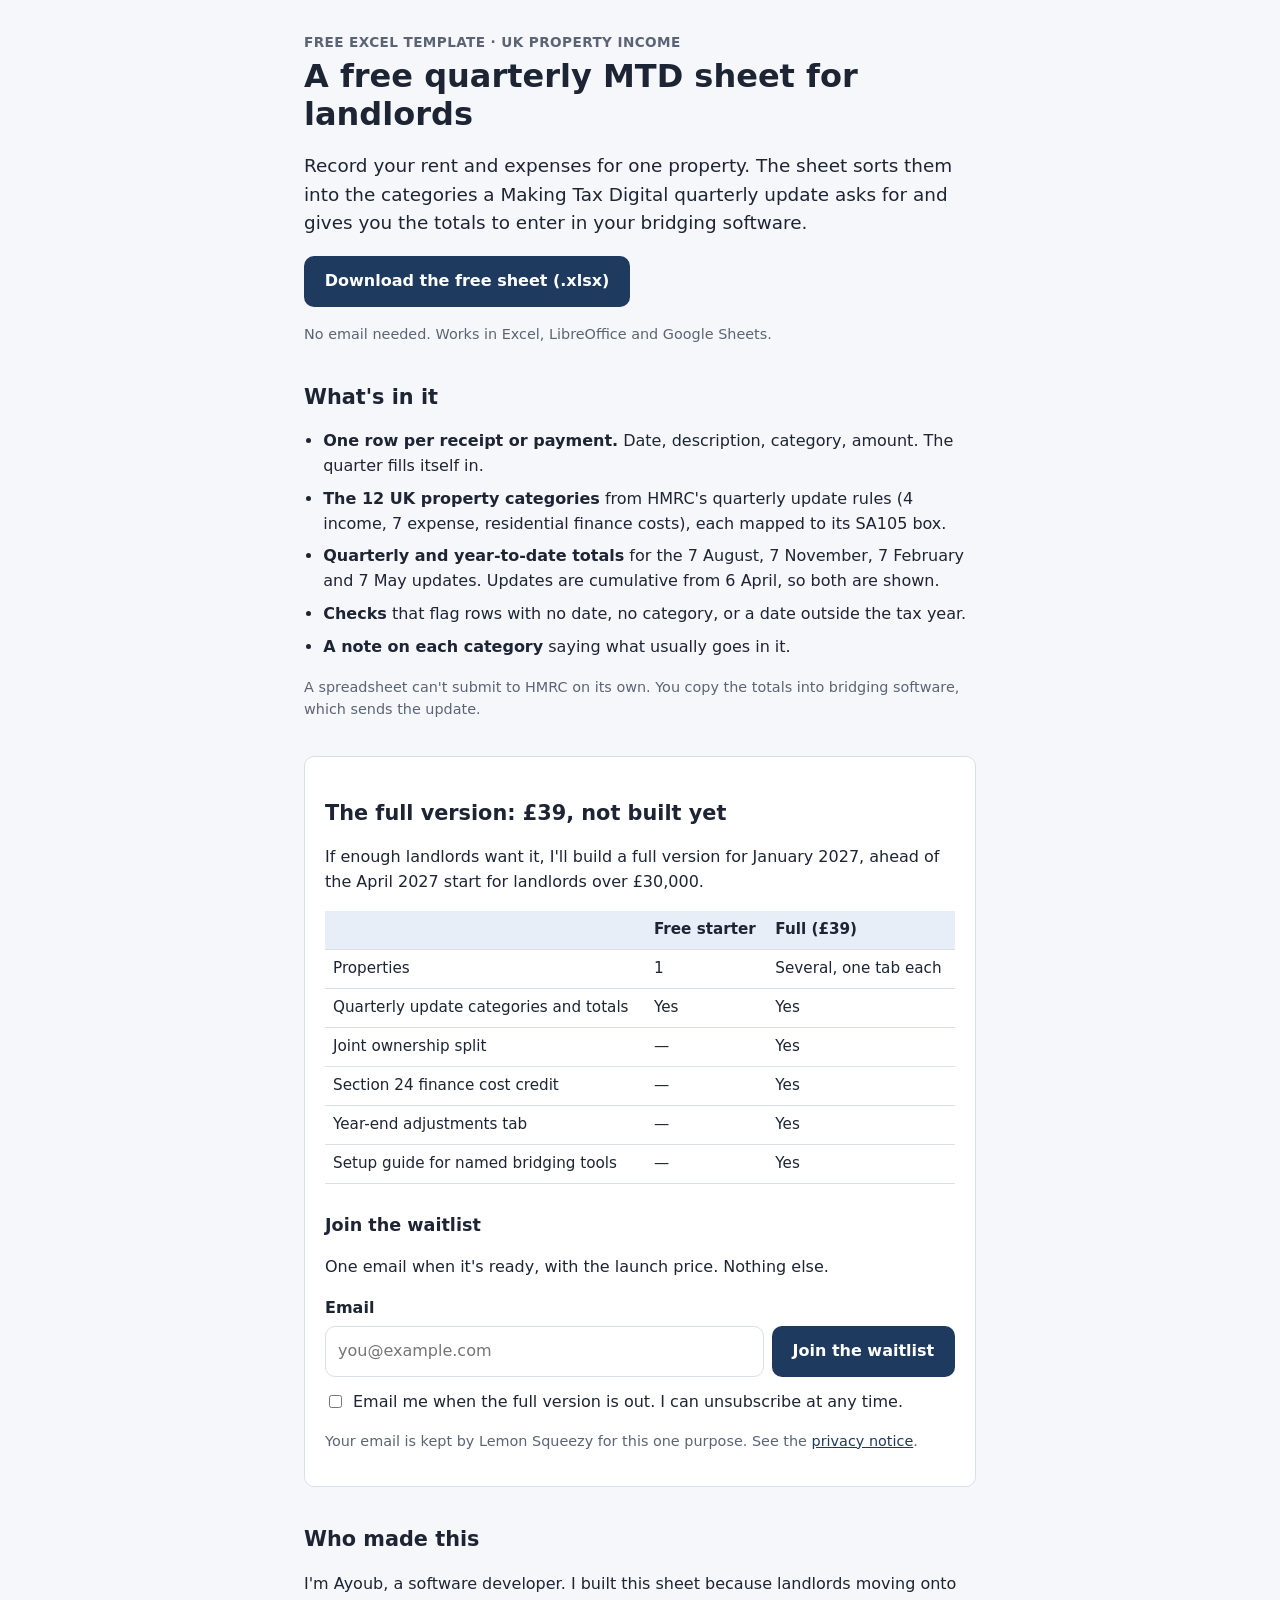
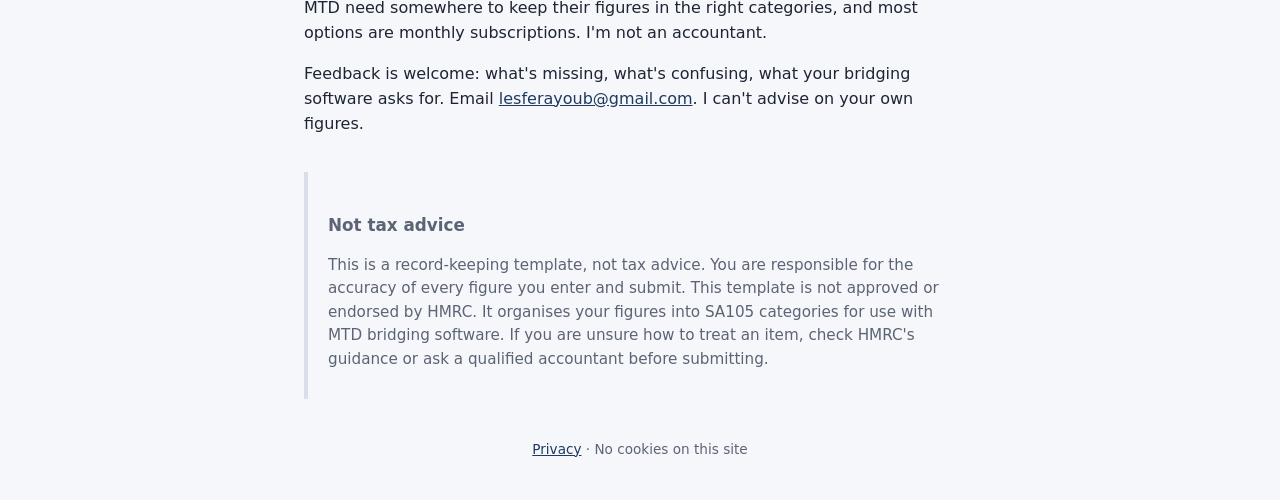
==== index.html @ a4cc21d3 "Publish landing page" ====
<!doctype html>
<html lang="en-GB">
<head>
<meta charset="utf-8">
<meta name="viewport" content="width=device-width, initial-scale=1">
<title>Free MTD Quarterly Sheet for UK Landlords</title>
<meta name="description" content="A free Excel sheet for one rental property: record income and expenses in the MTD quarterly update categories and get each quarter's totals, ready to enter in your bridging software.">
<link rel="stylesheet" href="style.css">
</head>
<body>
<main>

<header class="hero">
  <p class="eyebrow">Free Excel template · UK property income</p>
  <h1>A free quarterly MTD sheet for landlords</h1>
  <p class="lede">Record your rent and expenses for one property. The sheet sorts them into the categories a Making Tax Digital quarterly update asks for and gives you the totals to enter in your bridging software.</p>
  <p>
    <a class="button" href="https://github.com/alesfer001/mtd-landlord-sheet/releases/download/sheet-v1.0/mtd-landlord-quarterly-sheet-starter.xlsx"data-goatcounter-click="download-starter" data-goatcounter-title="Starter sheet download">Download the free sheet (.xlsx)</a>
  </p>
  <p class="small">No email needed. Works in Excel, LibreOffice and Google Sheets.</p>
</header>

<section>
  <h2>What's in it</h2>
  <ul class="ticks">
    <li><strong>One row per receipt or payment.</strong> Date, description, category, amount. The quarter fills itself in.</li>
    <li><strong>The 12 UK property categories</strong> from HMRC's quarterly update rules (4 income, 7 expense, residential finance costs), each mapped to its SA105 box.</li>
    <li><strong>Quarterly and year-to-date totals</strong> for the 7 August, 7 November, 7 February and 7 May updates. Updates are cumulative from 6 April, so both are shown.</li>
    <li><strong>Checks</strong> that flag rows with no date, no category, or a date outside the tax year.</li>
    <li><strong>A note on each category</strong> saying what usually goes in it.</li>
  </ul>
  <p class="small">A spreadsheet can't submit to HMRC on its own. You copy the totals into bridging software, which sends the update.</p>
</section>

<section class="card" id="full">
  <h2>The full version: £39, not built yet</h2>
  <p>If enough landlords want it, I'll build a full version for January 2027, ahead of the April 2027 start for landlords over £30,000.</p>
  <table>
    <thead>
      <tr><th></th><th>Free starter</th><th>Full (£39)</th></tr>
    </thead>
    <tbody>
      <tr><td>Properties</td><td>1</td><td>Several, one tab each</td></tr>
      <tr><td>Quarterly update categories and totals</td><td>Yes</td><td>Yes</td></tr>
      <tr><td>Joint ownership split</td><td>—</td><td>Yes</td></tr>
      <tr><td>Section 24 finance cost credit</td><td>—</td><td>Yes</td></tr>
      <tr><td>Year-end adjustments tab</td><td>—</td><td>Yes</td></tr>
      <tr><td>Setup guide for named bridging tools</td><td>—</td><td>Yes</td></tr>
    </tbody>
  </table>

  <h3>Join the waitlist</h3>
  <p>One email when it's ready, with the launch price. Nothing else.</p>
  <form id="waitlist" action="https://mtdlandlord.lemonsqueezy.com/email-subscribe/external" method="post">
    <label for="email">Email</label>
    <div class="row">
      <input id="email" name="email" type="email" autocomplete="email" required placeholder="you@example.com">
      <button type="submit">Join the waitlist</button>
    </div>
    <label class="check">
      <input type="checkbox" name="consent" required>
      <span>Email me when the full version is out. I can unsubscribe at any time.</span>
    </label>
    <p class="small">Your email is kept by Lemon Squeezy for this one purpose. See the <a href="privacy.html">privacy notice</a>.</p>
  </form>
</section>

<section>
  <h2>Who made this</h2>
  <p>I'm Ayoub, a software developer. I built this sheet because landlords moving onto MTD need somewhere to keep their figures in the right categories, and most options are monthly subscriptions. I'm not an accountant.</p>
  <p>Feedback is welcome: what's missing, what's confusing, what your bridging software asks for. Email <a href="mailto:lesferayoub@gmail.com">lesferayoub@gmail.com</a>. I can't advise on your own figures.</p>
</section>

<section class="disclaimer">
  <h2>Not tax advice</h2>
  <p>This is a record-keeping template, not tax advice. You are responsible for the accuracy of every figure you enter and submit. This template is not approved or endorsed by HMRC. It organises your figures into SA105 categories for use with MTD bridging software. If you are unsure how to treat an item, check HMRC's guidance or ask a qualified accountant before submitting.</p>
</section>

</main>

<footer>
  <a href="privacy.html">Privacy</a> · No cookies on this site
</footer>

<script>
  // Count waitlist submissions alongside downloads; Lemon Squeezy holds the real list.
  document.getElementById("waitlist").addEventListener("submit", function () {
    if (window.goatcounter && window.goatcounter.count) {
      window.goatcounter.count({ path: "waitlist-submit", title: "Waitlist submit", event: true });
    }
  });
</script>
<script data-goatcounter="https://mtd-landlord.goatcounter.com/count" async src="//gc.zgo.at/count.js"></script>
</body>
</html>
---- style.css ----
/* MTD Landlord Quarterly Sheet: landing styles. No external resources. */

:root {
  --ink: #1d2433;
  --muted: #5b6474;
  --line: #d9dee8;
  --bg: #f6f7fb;
  --card: #ffffff;
  --accent: #1f3a5f;
  --accent-hover: #2b4f80;
  --accent-soft: #e8eef7;
  --radius: 10px;
}

* { box-sizing: border-box; }

html { -webkit-text-size-adjust: 100%; }

body {
  margin: 0;
  font-family: system-ui, -apple-system, "Segoe UI", Roboto, Helvetica, Arial, sans-serif;
  font-size: 1rem;
  line-height: 1.55;
  color: var(--ink);
  background: var(--bg);
}

main {
  max-width: 44rem;
  margin: 0 auto;
  padding: 2rem 16px 1rem;
}

h1 { font-size: 2rem; line-height: 1.2; margin: 0.25rem 0 1rem; }
h2 { font-size: 1.3rem; margin: 2.25rem 0 0.75rem; }
h3 { font-size: 1.1rem; margin: 1.75rem 0 0.5rem; }

a { color: var(--accent); }

.eyebrow {
  margin: 0;
  font-size: 0.85rem;
  font-weight: 600;
  letter-spacing: 0.03em;
  text-transform: uppercase;
  color: var(--muted);
}

.lede { font-size: 1.15rem; }

.small { font-size: 0.9rem; color: var(--muted); }

.button,
button {
  display: inline-block;
  padding: 0.8rem 1.3rem;
  border: 0;
  border-radius: var(--radius);
  background: var(--accent);
  color: #fff;
  font: inherit;
  font-weight: 600;
  text-decoration: none;
  cursor: pointer;
}

.button:hover,
button:hover { background: var(--accent-hover); }

.ticks { padding-left: 1.2rem; }
.ticks li { margin-bottom: 0.5rem; }

.card {
  margin-top: 2.25rem;
  padding: 0.25rem 1.25rem 1.25rem;
  background: var(--card);
  border: 1px solid var(--line);
  border-radius: var(--radius);
}

table {
  width: 100%;
  border-collapse: collapse;
  font-size: 0.95rem;
}

th, td {
  padding: 0.45rem 0.5rem;
  border-bottom: 1px solid var(--line);
  text-align: left;
  vertical-align: top;
}

th { background: var(--accent-soft); }

form label { display: block; font-weight: 600; margin-bottom: 0.35rem; }

.row { display: flex; gap: 0.5rem; flex-wrap: wrap; }

input[type="email"] {
  flex: 1 1 14rem;
  min-width: 0;
  padding: 0.75rem;
  border: 1px solid var(--line);
  border-radius: var(--radius);
  font: inherit;
}

.check {
  display: flex;
  gap: 0.5rem;
  align-items: flex-start;
  margin-top: 0.85rem;
  font-weight: 400;
}

.check input { margin-top: 0.3rem; }

.disclaimer {
  margin-top: 2.25rem;
  padding: 0.25rem 1.25rem 0.75rem;
  border-left: 4px solid var(--line);
  color: var(--muted);
  font-size: 0.95rem;
}

.disclaimer h2 { font-size: 1.05rem; }

footer {
  padding: 1.5rem 16px 2.5rem;
  text-align: center;
  font-size: 0.85rem;
  color: var(--muted);
}

@media (max-width: 30rem) {
  h1 { font-size: 1.6rem; }
  button { width: 100%; }
  th, td { padding: 0.4rem 0.3rem; font-size: 0.88rem; }
}
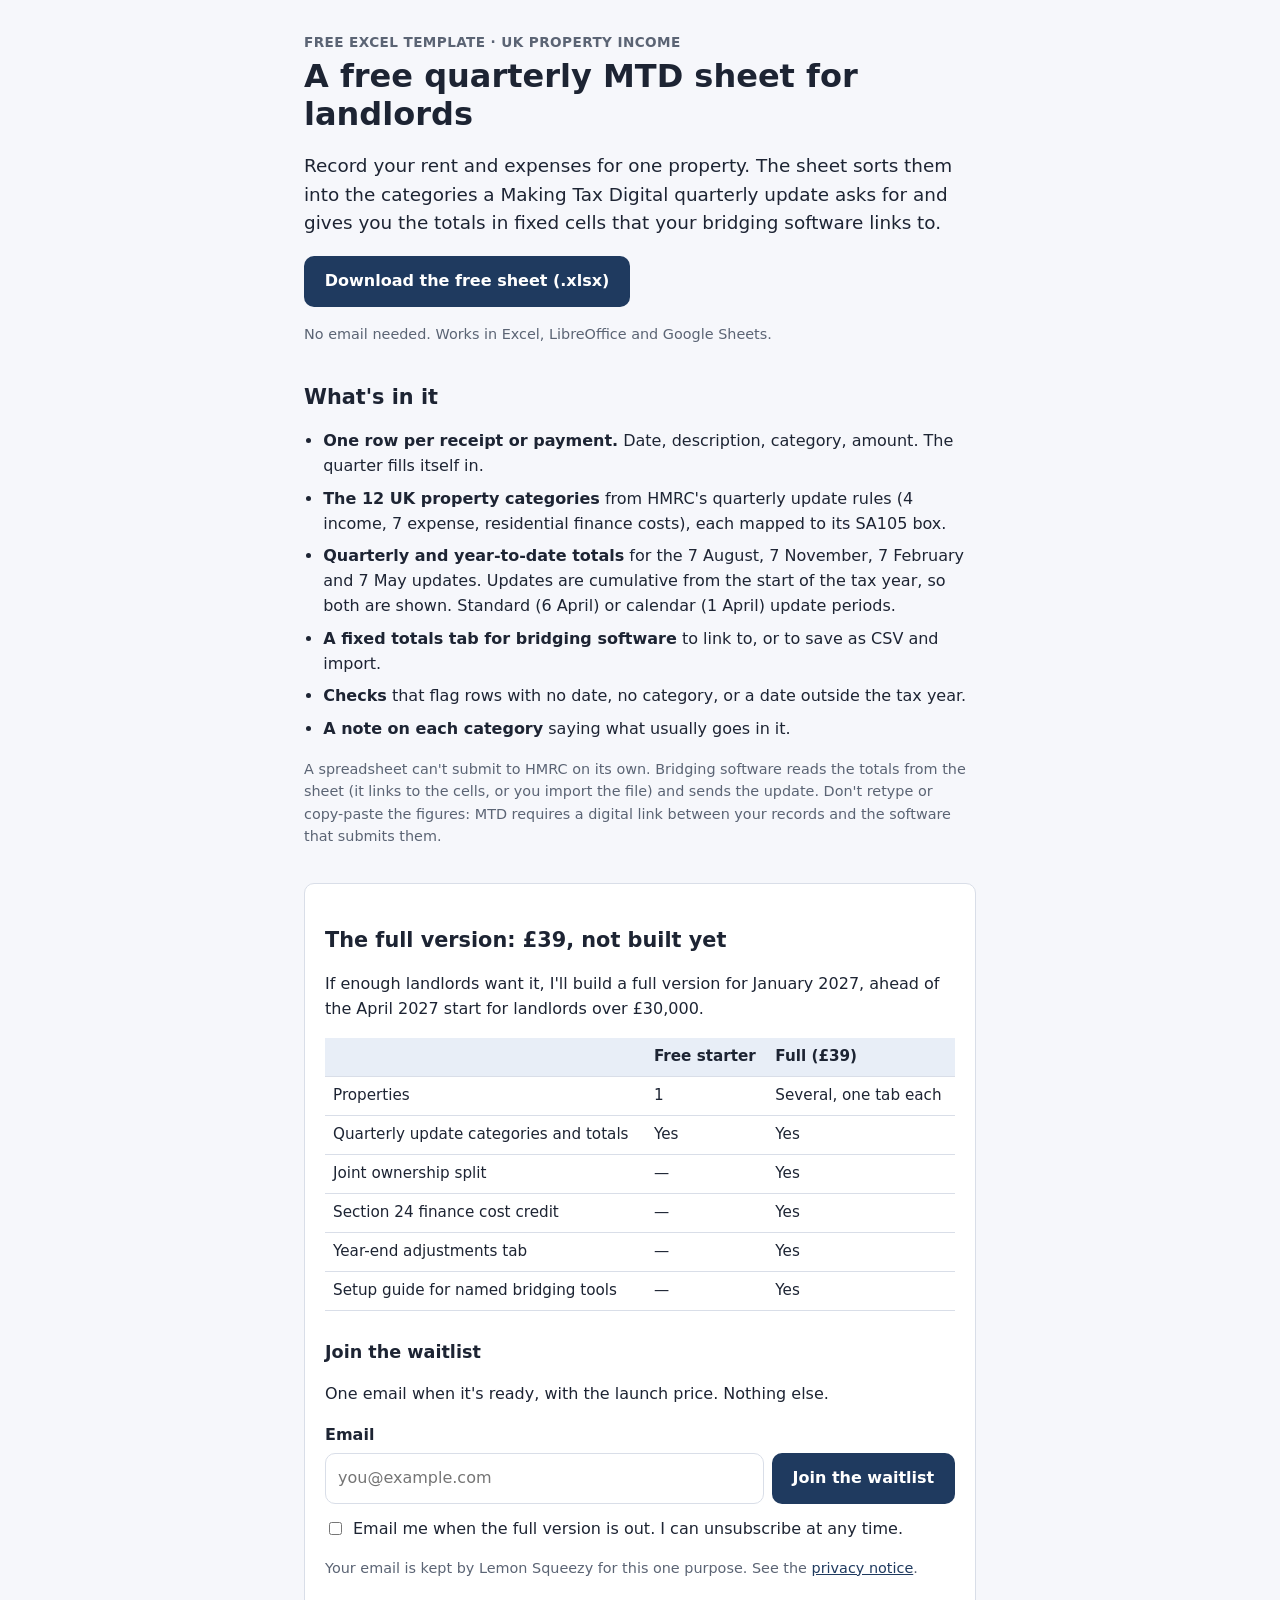
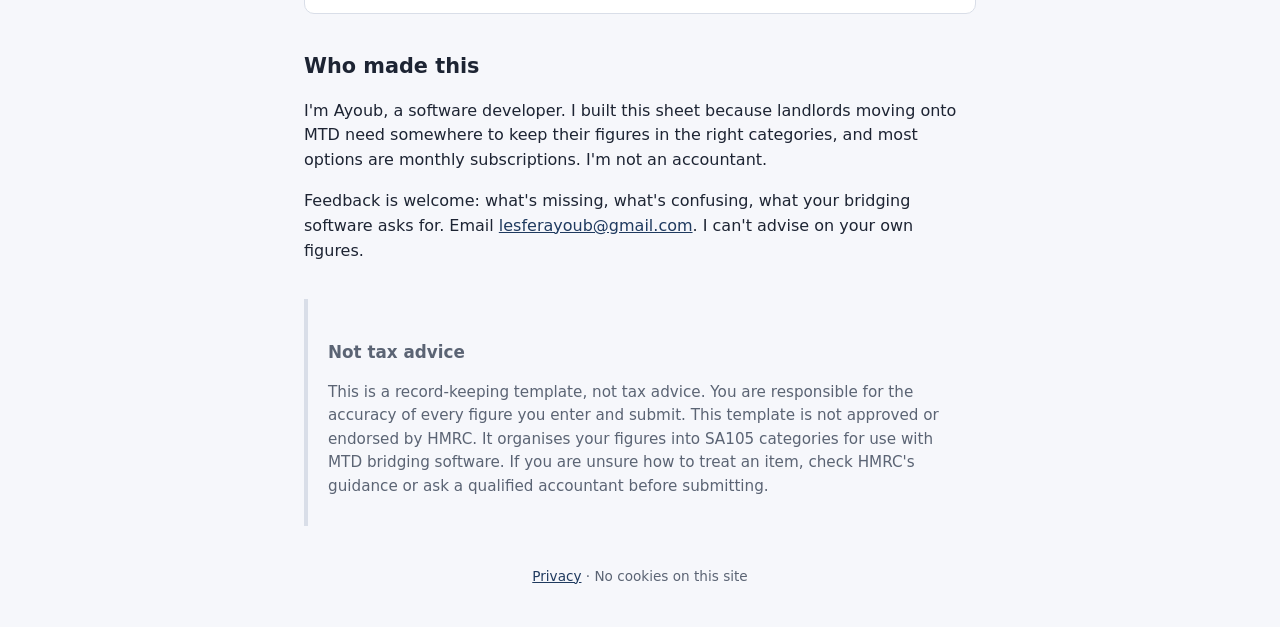
==== commit 3bb23969: "Publish landing page" ====
--- a/index.html
+++ b/index.html
@@ -4,7 +4,7 @@
 <meta charset="utf-8">
 <meta name="viewport" content="width=device-width, initial-scale=1">
 <title>Free MTD Quarterly Sheet for UK Landlords</title>
-<meta name="description" content="A free Excel sheet for one rental property: record income and expenses in the MTD quarterly update categories and get each quarter's totals, ready to enter in your bridging software.">
+<meta name="description" content="A free Excel sheet for one rental property: record income and expenses in the MTD quarterly update categories and get each quarter's totals in fixed cells your bridging software can link to.">
 <link rel="stylesheet" href="style.css">
 </head>
 <body>
@@ -13,9 +13,9 @@
 <header class="hero">
   <p class="eyebrow">Free Excel template · UK property income</p>
   <h1>A free quarterly MTD sheet for landlords</h1>
-  <p class="lede">Record your rent and expenses for one property. The sheet sorts them into the categories a Making Tax Digital quarterly update asks for and gives you the totals to enter in your bridging software.</p>
+  <p class="lede">Record your rent and expenses for one property. The sheet sorts them into the categories a Making Tax Digital quarterly update asks for and gives you the totals in fixed cells that your bridging software links to.</p>
   <p>
-    <a class="button" href="https://github.com/alesfer001/mtd-landlord-sheet/releases/download/sheet-v1.0/mtd-landlord-quarterly-sheet-starter.xlsx"data-goatcounter-click="download-starter" data-goatcounter-title="Starter sheet download">Download the free sheet (.xlsx)</a>
+    <a class="button" href="https://github.com/alesfer001/mtd-landlord-sheet/releases/download/sheet-v1.1/mtd-landlord-quarterly-sheet-starter.xlsx"data-goatcounter-click="download-starter" data-goatcounter-title="Starter sheet download">Download the free sheet (.xlsx)</a>
   </p>
   <p class="small">No email needed. Works in Excel, LibreOffice and Google Sheets.</p>
 </header>
@@ -25,11 +25,12 @@
   <ul class="ticks">
     <li><strong>One row per receipt or payment.</strong> Date, description, category, amount. The quarter fills itself in.</li>
     <li><strong>The 12 UK property categories</strong> from HMRC's quarterly update rules (4 income, 7 expense, residential finance costs), each mapped to its SA105 box.</li>
-    <li><strong>Quarterly and year-to-date totals</strong> for the 7 August, 7 November, 7 February and 7 May updates. Updates are cumulative from 6 April, so both are shown.</li>
+    <li><strong>Quarterly and year-to-date totals</strong> for the 7 August, 7 November, 7 February and 7 May updates. Updates are cumulative from the start of the tax year, so both are shown. Standard (6 April) or calendar (1 April) update periods.</li>
+    <li><strong>A fixed totals tab for bridging software</strong> to link to, or to save as CSV and import.</li>
     <li><strong>Checks</strong> that flag rows with no date, no category, or a date outside the tax year.</li>
     <li><strong>A note on each category</strong> saying what usually goes in it.</li>
   </ul>
-  <p class="small">A spreadsheet can't submit to HMRC on its own. You copy the totals into bridging software, which sends the update.</p>
+  <p class="small">A spreadsheet can't submit to HMRC on its own. Bridging software reads the totals from the sheet (it links to the cells, or you import the file) and sends the update. Don't retype or copy-paste the figures: MTD requires a digital link between your records and the software that submits them.</p>
 </section>
 
 <section class="card" id="full">
